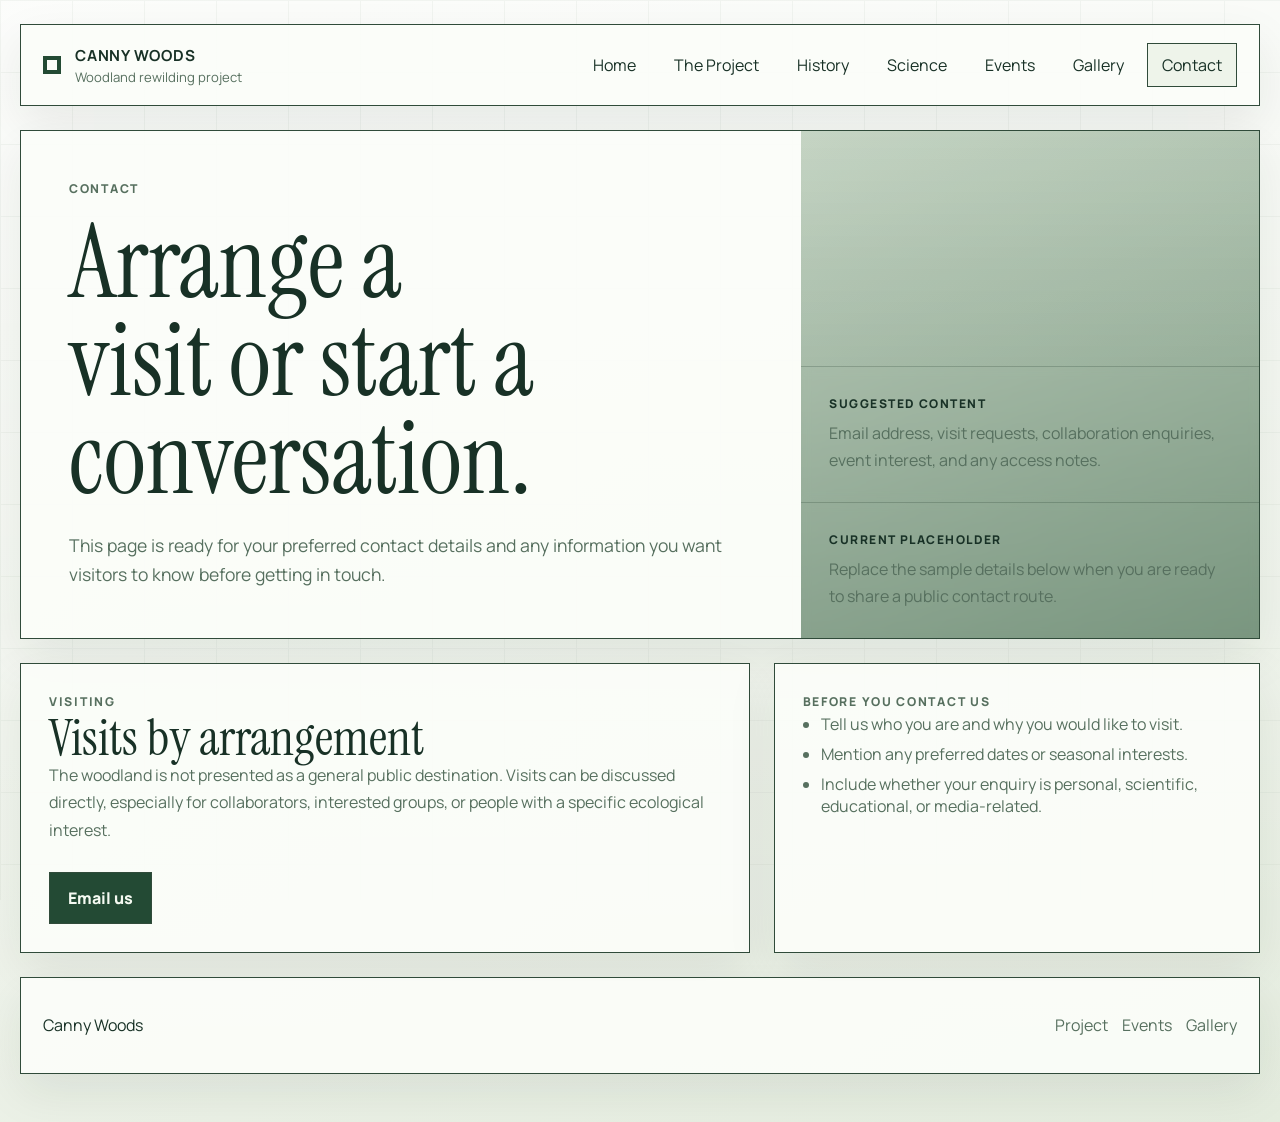
==== contact.html @ ad6ee7b6 "initial layout" ====
<!doctype html>
<html lang="en">
  <head>
    <meta charset="UTF-8" />
    <meta name="viewport" content="width=device-width, initial-scale=1.0" />
    <title>Contact | Canny Woods</title>
    <meta
      name="description"
      content="Contact Canny Woods to arrange a visit or ask about the woodland rewilding project."
    />
    <link rel="preconnect" href="https://fonts.googleapis.com" />
    <link rel="preconnect" href="https://fonts.gstatic.com" crossorigin />
    <link
      href="https://fonts.googleapis.com/css2?family=Instrument+Serif:ital@0;1&family=Manrope:wght@400;500;700;800&display=swap"
      rel="stylesheet"
    />
    <link rel="stylesheet" href="styles.css" />
  </head>
  <body data-page="contact">
    <div class="page-frame">
      <header class="site-header">
        <a class="brand" href="index.html">
          <span class="brand-mark"></span>
          <span class="brand-text"><strong>Canny Woods</strong><span>Woodland rewilding project</span></span>
        </a>
        <button class="menu-toggle" type="button" aria-expanded="false" aria-controls="site-nav">Menu</button>
        <nav class="site-nav" id="site-nav">
          <a href="index.html">Home</a>
          <a href="project.html">The Project</a>
          <a href="history.html">History</a>
          <a href="science.html">Science</a>
          <a href="events.html">Events</a>
          <a href="gallery.html">Gallery</a>
          <a href="contact.html">Contact</a>
        </nav>
      </header>

      <main class="site-main">
        <section class="page-hero">
          <div class="page-hero-copy">
            <p class="eyebrow">Contact</p>
            <h1>Arrange a visit or start a conversation.</h1>
            <p class="lead">
              This page is ready for your preferred contact details and any information you want visitors to know before getting in touch.
            </p>
          </div>
          <div class="page-hero-panel">
            <div class="panel-stack">
              <span class="panel-label">Suggested content</span>
              <p>Email address, visit requests, collaboration enquiries, event interest, and any access notes.</p>
            </div>
            <div class="panel-stack">
              <span class="panel-label">Current placeholder</span>
              <p>Replace the sample details below when you are ready to share a public contact route.</p>
            </div>
          </div>
        </section>

        <section class="contact-grid">
          <article class="contact-card">
            <p class="eyebrow">Visiting</p>
            <h2>Visits by arrangement</h2>
            <p>
              The woodland is not presented as a general public destination. Visits can be discussed directly,
              especially for collaborators, interested groups, or people with a specific ecological interest.
            </p>
            <div class="button-row">
              <a class="button button-primary" href="mailto:hello@example.com">Email us</a>
            </div>
          </article>
          <article class="contact-card">
            <p class="eyebrow">Before you contact us</p>
            <ul class="list-clean">
              <li>Tell us who you are and why you would like to visit.</li>
              <li>Mention any preferred dates or seasonal interests.</li>
              <li>Include whether your enquiry is personal, scientific, educational, or media-related.</li>
            </ul>
          </article>
        </section>
      </main>

      <footer class="site-footer">
        <p>Canny Woods</p>
        <div class="footer-links">
          <a href="project.html">Project</a>
          <a href="events.html">Events</a>
          <a href="gallery.html">Gallery</a>
        </div>
      </footer>
    </div>

    <script src="script.js"></script>
  </body>
</html>
---- styles.css ----
:root {
  --bg: #f4f7f1;
  --bg-deep: #e4ecde;
  --surface: #fbfdf9;
  --surface-alt: #eef4ea;
  --ink: #183126;
  --muted: #57705f;
  --line: #b7c7b8;
  --line-strong: #304b3a;
  --accent: #234a34;
  --accent-strong: #10281b;
  --shadow: 0 18px 48px rgba(16, 40, 27, 0.08);
}

* {
  box-sizing: border-box;
}

html {
  scroll-behavior: smooth;
}

body {
  margin: 0;
  min-height: 100vh;
  font-family: "Manrope", sans-serif;
  color: var(--ink);
  background:
    linear-gradient(180deg, rgba(255, 255, 255, 0.7), rgba(255, 255, 255, 0)),
    linear-gradient(145deg, var(--bg) 0%, var(--bg-deep) 100%);
}

body::before {
  content: "";
  position: fixed;
  inset: 0;
  pointer-events: none;
  background-image:
    linear-gradient(var(--line) 1px, transparent 1px),
    linear-gradient(90deg, var(--line) 1px, transparent 1px);
  background-size: 72px 72px;
  opacity: 0.14;
}

a {
  color: inherit;
}

img {
  max-width: 100%;
  display: block;
}

.page-frame {
  width: min(1240px, calc(100% - 32px));
  margin: 0 auto;
  padding: 24px 0 48px;
}

.site-header,
.site-footer,
.hero-banner,
.feature-card,
.split-section,
.page-hero,
.page-section,
.contact-grid,
.gallery-grid,
.event-list,
.science-grid {
  position: relative;
  z-index: 1;
}

.site-header,
.site-footer,
.hero-banner,
.feature-card,
.note-card,
.page-hero,
.page-section,
.contact-card,
.gallery-tile,
.event-card,
.science-card {
  border: 1px solid var(--line-strong);
  background: rgba(251, 253, 249, 0.92);
  box-shadow: var(--shadow);
}

.site-header,
.site-footer {
  display: flex;
  align-items: center;
  justify-content: space-between;
  gap: 20px;
  padding: 18px 22px;
}

.brand {
  display: inline-flex;
  align-items: center;
  gap: 14px;
  text-decoration: none;
}

.brand-mark {
  width: 18px;
  height: 18px;
  border: 4px solid var(--accent);
  background: transparent;
}

.brand-text {
  display: grid;
  gap: 2px;
}

.brand-text strong {
  font-size: 0.95rem;
  letter-spacing: 0.05em;
  text-transform: uppercase;
}

.brand-text span:last-child {
  font-size: 0.82rem;
  color: var(--muted);
}

.menu-toggle {
  display: none;
  border: 1px solid var(--line-strong);
  background: var(--surface);
  padding: 12px 16px;
  font: inherit;
  font-weight: 700;
  color: var(--ink);
  cursor: pointer;
}

.site-nav {
  display: flex;
  flex-wrap: wrap;
  justify-content: flex-end;
  gap: 8px;
}

.site-nav a {
  padding: 10px 14px;
  text-decoration: none;
  border: 1px solid transparent;
  transition:
    background-color 160ms ease,
    border-color 160ms ease,
    color 160ms ease;
}

.site-nav a:hover,
.site-nav a.is-active {
  border-color: var(--line-strong);
  background: var(--surface-alt);
}

.site-main {
  display: grid;
  gap: 24px;
  margin-top: 24px;
}

.hero-banner,
.page-hero {
  display: grid;
  grid-template-columns: minmax(0, 1.45fr) minmax(320px, 0.85fr);
  min-height: 540px;
}

.hero-copy,
.page-hero-copy {
  display: flex;
  flex-direction: column;
  justify-content: center;
  padding: 48px;
}

.hero-panel,
.page-hero-panel {
  display: grid;
  align-content: end;
  gap: 0;
  background:
    linear-gradient(180deg, rgba(35, 74, 52, 0.12), rgba(35, 74, 52, 0.3)),
    linear-gradient(150deg, #dce8d8 0%, #9fb7a0 100%);
}

.hero-panel-block,
.panel-stack {
  padding: 28px;
  border-top: 1px solid rgba(16, 40, 27, 0.2);
  backdrop-filter: blur(4px);
}

.eyebrow {
  margin: 0 0 14px;
  text-transform: uppercase;
  letter-spacing: 0.14em;
  font-size: 0.76rem;
  font-weight: 800;
  color: var(--muted);
}

h1,
h2,
h3 {
  margin: 0;
  font-family: "Instrument Serif", serif;
  font-weight: 400;
  line-height: 0.96;
}

h1 {
  max-width: 10ch;
  font-size: clamp(3.7rem, 8vw, 7rem);
}

h2 {
  font-size: clamp(2rem, 4vw, 3.5rem);
}

h3 {
  font-size: 1.6rem;
}

p {
  line-height: 1.7;
}

.lead {
  max-width: 42rem;
  margin: 22px 0 0;
  color: var(--muted);
  font-size: 1.1rem;
}

.button-row {
  display: flex;
  flex-wrap: wrap;
  gap: 12px;
  margin-top: 28px;
}

.button {
  display: inline-flex;
  align-items: center;
  justify-content: center;
  min-height: 52px;
  padding: 12px 18px;
  border: 1px solid var(--line-strong);
  text-decoration: none;
  font-weight: 800;
  transition:
    transform 160ms ease,
    background-color 160ms ease,
    color 160ms ease;
}

.button:hover {
  transform: translate(-2px, -2px);
}

.button-primary {
  background: var(--accent);
  color: #f5faf2;
}

.button-primary:hover {
  background: var(--accent-strong);
}

.button-secondary {
  background: var(--surface);
}

.panel-label,
.meta-label {
  display: block;
  margin-bottom: 8px;
  font-size: 0.75rem;
  font-weight: 800;
  letter-spacing: 0.12em;
  text-transform: uppercase;
}

.hero-panel p,
.page-hero-panel p,
.feature-card p,
.note-card p,
.page-section p,
.contact-card p,
.science-card p,
.event-card p,
.gallery-tile p {
  margin: 0;
  color: var(--muted);
}

.section-grid,
.science-grid,
.gallery-grid,
.event-list {
  display: grid;
  gap: 24px;
}

.section-grid {
  grid-template-columns: repeat(3, minmax(0, 1fr));
}

.feature-card,
.page-section,
.contact-card,
.gallery-tile,
.event-card,
.science-card,
.note-card {
  padding: 28px;
}

.feature-card {
  min-height: 300px;
  display: flex;
  flex-direction: column;
  justify-content: space-between;
}

.text-link {
  margin-top: 20px;
  font-weight: 800;
  text-decoration: none;
}

.split-section {
  display: grid;
  grid-template-columns: minmax(0, 1fr) minmax(320px, 520px);
  gap: 24px;
  padding: 32px;
}

.stacked-notes {
  display: grid;
  gap: 16px;
}

.page-hero {
  min-height: 420px;
}

.page-section {
  display: grid;
  gap: 20px;
}

.page-section.two-column {
  grid-template-columns: repeat(2, minmax(0, 1fr));
}

.page-section.three-column {
  grid-template-columns: repeat(3, minmax(0, 1fr));
}

.contact-grid {
  display: grid;
  grid-template-columns: minmax(0, 1.2fr) minmax(320px, 0.8fr);
  gap: 24px;
}

.list-clean {
  margin: 0;
  padding-left: 18px;
  color: var(--muted);
}

.list-clean li + li {
  margin-top: 8px;
}

.gallery-grid {
  grid-template-columns: repeat(3, minmax(0, 1fr));
}

.gallery-tile {
  min-height: 280px;
  display: grid;
  align-content: end;
  background:
    linear-gradient(180deg, rgba(24, 49, 38, 0), rgba(24, 49, 38, 0.38)),
    linear-gradient(150deg, #d8e5d3 0%, #8da58d 100%);
}

.event-list,
.science-grid {
  grid-template-columns: repeat(2, minmax(0, 1fr));
}

.site-footer {
  margin-top: 24px;
}

.footer-links {
  display: flex;
  flex-wrap: wrap;
  gap: 14px;
}

.footer-links a {
  text-decoration: none;
  color: var(--muted);
}

@media (max-width: 980px) {
  .hero-banner,
  .page-hero,
  .split-section,
  .contact-grid,
  .page-section.two-column,
  .page-section.three-column,
  .section-grid,
  .science-grid,
  .gallery-grid,
  .event-list {
    grid-template-columns: 1fr;
  }

  .hero-banner,
  .page-hero {
    min-height: unset;
  }
}

@media (max-width: 760px) {
  .page-frame {
    width: min(100% - 16px, 1240px);
    padding-top: 8px;
  }

  .site-header,
  .site-footer,
  .hero-copy,
  .page-hero-copy,
  .feature-card,
  .page-section,
  .contact-card,
  .gallery-tile,
  .event-card,
  .science-card,
  .note-card,
  .hero-panel-block,
  .panel-stack,
  .split-section {
    padding: 20px;
  }

  .site-header {
    align-items: flex-start;
    flex-direction: column;
  }

  .menu-toggle {
    display: inline-flex;
  }

  .site-nav {
    display: none;
    width: 100%;
    flex-direction: column;
  }

  .site-nav.is-open {
    display: flex;
  }

  h1 {
    font-size: clamp(3rem, 17vw, 4.8rem);
  }
}
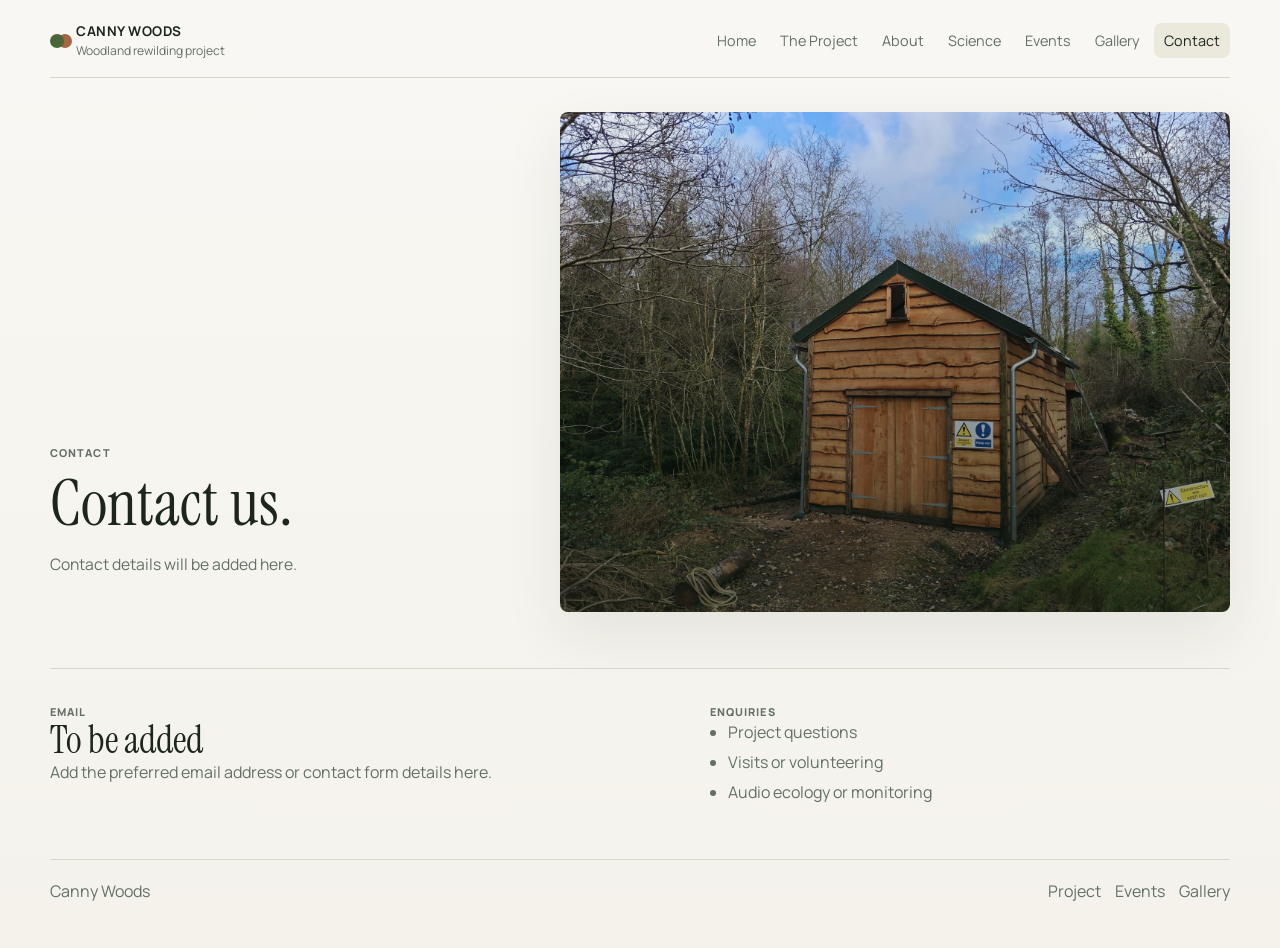
==== commit f63ccca9: "updated images and website" ====
--- a/contact.html
+++ b/contact.html
@@ -6,7 +6,7 @@
     <title>Contact | Canny Woods</title>
     <meta
       name="description"
-      content="Contact Canny Woods to arrange a visit or ask about the woodland rewilding project."
+      content="Contact Canny Woods about the woodland rewilding project."
     />
     <link rel="preconnect" href="https://fonts.googleapis.com" />
     <link rel="preconnect" href="https://fonts.gstatic.com" crossorigin />
@@ -27,7 +27,7 @@
         <nav class="site-nav" id="site-nav">
           <a href="index.html">Home</a>
           <a href="project.html">The Project</a>
-          <a href="history.html">History</a>
+          <a href="history.html">About</a>
           <a href="science.html">Science</a>
           <a href="events.html">Events</a>
           <a href="gallery.html">Gallery</a>
@@ -36,44 +36,34 @@
       </header>
 
       <main class="site-main">
-        <section class="page-hero">
+        <section
+          class="page-hero"
+          style="--hero-image: url('assets/images/gallery/img-20260116-140137.jpg')"
+        >
           <div class="page-hero-copy">
             <p class="eyebrow">Contact</p>
-            <h1>Arrange a visit or start a conversation.</h1>
+            <h1>Contact us.</h1>
             <p class="lead">
-              This page is ready for your preferred contact details and any information you want visitors to know before getting in touch.
+              Contact details will be added here.
             </p>
           </div>
-          <div class="page-hero-panel">
-            <div class="panel-stack">
-              <span class="panel-label">Suggested content</span>
-              <p>Email address, visit requests, collaboration enquiries, event interest, and any access notes.</p>
-            </div>
-            <div class="panel-stack">
-              <span class="panel-label">Current placeholder</span>
-              <p>Replace the sample details below when you are ready to share a public contact route.</p>
-            </div>
-          </div>
+          <div class="page-hero-panel" aria-label="Small timber hut at Canny Woods"></div>
         </section>
 
         <section class="contact-grid">
           <article class="contact-card">
-            <p class="eyebrow">Visiting</p>
-            <h2>Visits by arrangement</h2>
+            <p class="eyebrow">Email</p>
+            <h2>To be added</h2>
             <p>
-              The woodland is not presented as a general public destination. Visits can be discussed directly,
-              especially for collaborators, interested groups, or people with a specific ecological interest.
+              Add the preferred email address or contact form details here.
             </p>
-            <div class="button-row">
-              <a class="button button-primary" href="mailto:hello@example.com">Email us</a>
-            </div>
           </article>
           <article class="contact-card">
-            <p class="eyebrow">Before you contact us</p>
+            <p class="eyebrow">Enquiries</p>
             <ul class="list-clean">
-              <li>Tell us who you are and why you would like to visit.</li>
-              <li>Mention any preferred dates or seasonal interests.</li>
-              <li>Include whether your enquiry is personal, scientific, educational, or media-related.</li>
+              <li>Project questions</li>
+              <li>Visits or volunteering</li>
+              <li>Audio ecology or monitoring</li>
             </ul>
           </article>
         </section>
--- a/styles.css
+++ b/styles.css
@@ -1,15 +1,14 @@
 :root {
-  --bg: #f4f7f1;
-  --bg-deep: #e4ecde;
-  --surface: #fbfdf9;
-  --surface-alt: #eef4ea;
-  --ink: #183126;
-  --muted: #57705f;
-  --line: #b7c7b8;
-  --line-strong: #304b3a;
-  --accent: #234a34;
-  --accent-strong: #10281b;
-  --shadow: 0 18px 48px rgba(16, 40, 27, 0.08);
+  --bg: #f4f2eb;
+  --surface: #ffffff;
+  --surface-soft: #ebe8dc;
+  --ink: #1c261d;
+  --muted: #637067;
+  --line: #d9d5c8;
+  --accent: #496638;
+  --accent-strong: #2f4b28;
+  --clay: #a76642;
+  --shadow: 0 22px 60px rgba(28, 38, 29, 0.08);
 }
 
 * {
@@ -26,20 +25,8 @@
   font-family: "Manrope", sans-serif;
   color: var(--ink);
   background:
-    linear-gradient(180deg, rgba(255, 255, 255, 0.7), rgba(255, 255, 255, 0)),
-    linear-gradient(145deg, var(--bg) 0%, var(--bg-deep) 100%);
-}
-
-body::before {
-  content: "";
-  position: fixed;
-  inset: 0;
-  pointer-events: none;
-  background-image:
-    linear-gradient(var(--line) 1px, transparent 1px),
-    linear-gradient(90deg, var(--line) 1px, transparent 1px);
-  background-size: 72px 72px;
-  opacity: 0.14;
+    linear-gradient(180deg, rgba(255, 255, 255, 0.42), rgba(255, 255, 255, 0)),
+    var(--bg);
 }
 
 a {
@@ -52,17 +39,16 @@
 }
 
 .page-frame {
-  width: min(1240px, calc(100% - 32px));
+  width: min(1180px, calc(100% - 40px));
   margin: 0 auto;
-  padding: 24px 0 48px;
+  padding: 22px 0 44px;
 }
 
 .site-header,
 .site-footer,
 .hero-banner,
+.page-hero,
 .feature-card,
-.split-section,
-.page-hero,
 .page-section,
 .contact-grid,
 .gallery-grid,
@@ -73,42 +59,28 @@
 }
 
 .site-header,
-.site-footer,
-.hero-banner,
-.feature-card,
-.note-card,
-.page-hero,
-.page-section,
-.contact-card,
-.gallery-tile,
-.event-card,
-.science-card {
-  border: 1px solid var(--line-strong);
-  background: rgba(251, 253, 249, 0.92);
-  box-shadow: var(--shadow);
-}
-
-.site-header,
 .site-footer {
   display: flex;
   align-items: center;
   justify-content: space-between;
   gap: 20px;
-  padding: 18px 22px;
+  padding: 0 0 18px;
+  border-bottom: 1px solid var(--line);
 }
 
 .brand {
   display: inline-flex;
   align-items: center;
-  gap: 14px;
+  gap: 12px;
   text-decoration: none;
 }
 
 .brand-mark {
-  width: 18px;
-  height: 18px;
-  border: 4px solid var(--accent);
-  background: transparent;
+  width: 14px;
+  height: 14px;
+  background: var(--accent);
+  border-radius: 50%;
+  box-shadow: 8px 0 0 var(--clay);
 }
 
 .brand-text {
@@ -117,22 +89,24 @@
 }
 
 .brand-text strong {
-  font-size: 0.95rem;
-  letter-spacing: 0.05em;
+  font-size: 0.84rem;
+  letter-spacing: 0.04em;
   text-transform: uppercase;
 }
 
 .brand-text span:last-child {
-  font-size: 0.82rem;
+  font-size: 0.76rem;
   color: var(--muted);
 }
 
 .menu-toggle {
   display: none;
-  border: 1px solid var(--line-strong);
+  border: 1px solid var(--line);
   background: var(--surface);
-  padding: 12px 16px;
+  padding: 10px 14px;
+  border-radius: 8px;
   font: inherit;
+  font-size: 0.9rem;
   font-weight: 700;
   color: var(--ink);
   cursor: pointer;
@@ -142,36 +116,68 @@
   display: flex;
   flex-wrap: wrap;
   justify-content: flex-end;
-  gap: 8px;
+  gap: 4px;
 }
 
 .site-nav a {
-  padding: 10px 14px;
+  padding: 8px 10px;
+  border-radius: 8px;
   text-decoration: none;
-  border: 1px solid transparent;
+  font-size: 0.9rem;
+  color: var(--muted);
   transition:
     background-color 160ms ease,
-    border-color 160ms ease,
     color 160ms ease;
 }
 
 .site-nav a:hover,
 .site-nav a.is-active {
-  border-color: var(--line-strong);
-  background: var(--surface-alt);
+  background: var(--surface-soft);
+  color: var(--ink);
 }
 
 .site-main {
   display: grid;
-  gap: 24px;
-  margin-top: 24px;
+  gap: 56px;
+  margin-top: 34px;
 }
 
 .hero-banner,
 .page-hero {
   display: grid;
-  grid-template-columns: minmax(0, 1.45fr) minmax(320px, 0.85fr);
-  min-height: 540px;
+  grid-template-columns: minmax(0, 1.12fr) minmax(320px, 0.88fr);
+  gap: clamp(26px, 5vw, 72px);
+  align-items: end;
+}
+
+.page-hero {
+  grid-template-columns: minmax(300px, 0.8fr) minmax(0, 1.2fr);
+}
+
+.hero-panel,
+.page-hero-panel,
+.image-band {
+  overflow: hidden;
+  border-radius: 8px;
+  background:
+    linear-gradient(180deg, rgba(16, 35, 21, 0.04), rgba(16, 35, 21, 0.45)),
+    var(--hero-image, none),
+    linear-gradient(145deg, #d8dccd 0%, #7d956f 100%);
+  background-size: cover;
+  background-position: center;
+  box-shadow: var(--shadow);
+}
+
+.hero-panel,
+.page-hero-panel {
+  display: grid;
+  grid-template-columns: repeat(auto-fit, minmax(190px, 1fr));
+  align-items: end;
+  min-height: clamp(420px, 58vw, 640px);
+}
+
+.page-hero-panel {
+  min-height: clamp(320px, 40vw, 500px);
 }
 
 .hero-copy,
@@ -179,32 +185,21 @@
   display: flex;
   flex-direction: column;
   justify-content: center;
-  padding: 48px;
-}
-
-.hero-panel,
-.page-hero-panel {
-  display: grid;
-  align-content: end;
-  gap: 0;
-  background:
-    linear-gradient(180deg, rgba(35, 74, 52, 0.12), rgba(35, 74, 52, 0.3)),
-    linear-gradient(150deg, #dce8d8 0%, #9fb7a0 100%);
-}
-
-.hero-panel-block,
-.panel-stack {
-  padding: 28px;
-  border-top: 1px solid rgba(16, 40, 27, 0.2);
-  backdrop-filter: blur(4px);
-}
-
-.eyebrow {
-  margin: 0 0 14px;
+  padding-bottom: clamp(10px, 3vw, 34px);
+}
+
+.eyebrow,
+.meta-label {
+  display: block;
+  margin: 0 0 10px;
   text-transform: uppercase;
-  letter-spacing: 0.14em;
-  font-size: 0.76rem;
+  letter-spacing: 0.1em;
+  font-size: 0.68rem;
   font-weight: 800;
+  color: var(--muted);
+}
+
+.meta-label {
   color: var(--muted);
 }
 
@@ -214,48 +209,55 @@
   margin: 0;
   font-family: "Instrument Serif", serif;
   font-weight: 400;
-  line-height: 0.96;
+  line-height: 1;
 }
 
 h1 {
-  max-width: 10ch;
-  font-size: clamp(3.7rem, 8vw, 7rem);
+  max-width: 11ch;
+  font-size: clamp(3rem, 7.5vw, 6.2rem);
+}
+
+.page-hero h1 {
+  max-width: 13ch;
+  font-size: clamp(2.35rem, 5vw, 4.4rem);
 }
 
 h2 {
-  font-size: clamp(2rem, 4vw, 3.5rem);
+  font-size: clamp(1.7rem, 3vw, 2.8rem);
 }
 
 h3 {
-  font-size: 1.6rem;
+  font-size: 1.35rem;
 }
 
 p {
-  line-height: 1.7;
+  line-height: 1.65;
 }
 
 .lead {
-  max-width: 42rem;
-  margin: 22px 0 0;
-  color: var(--muted);
-  font-size: 1.1rem;
+  max-width: 38rem;
+  margin: 16px 0 0;
+  color: var(--muted);
+  font-size: 0.98rem;
 }
 
 .button-row {
   display: flex;
   flex-wrap: wrap;
   gap: 12px;
-  margin-top: 28px;
+  margin-top: 26px;
 }
 
 .button {
   display: inline-flex;
   align-items: center;
   justify-content: center;
-  min-height: 52px;
-  padding: 12px 18px;
-  border: 1px solid var(--line-strong);
+  min-height: 46px;
+  padding: 10px 16px;
+  border: 1px solid var(--line);
+  border-radius: 8px;
   text-decoration: none;
+  font-size: 0.92rem;
   font-weight: 800;
   transition:
     transform 160ms ease,
@@ -264,12 +266,12 @@
 }
 
 .button:hover {
-  transform: translate(-2px, -2px);
+  transform: translateY(-2px);
 }
 
 .button-primary {
   background: var(--accent);
-  color: #f5faf2;
+  color: #fbfbf4;
 }
 
 .button-primary:hover {
@@ -280,20 +282,7 @@
   background: var(--surface);
 }
 
-.panel-label,
-.meta-label {
-  display: block;
-  margin-bottom: 8px;
-  font-size: 0.75rem;
-  font-weight: 800;
-  letter-spacing: 0.12em;
-  text-transform: uppercase;
-}
-
-.hero-panel p,
-.page-hero-panel p,
 .feature-card p,
-.note-card p,
 .page-section p,
 .contact-card p,
 .science-card p,
@@ -313,50 +302,28 @@
 
 .section-grid {
   grid-template-columns: repeat(3, minmax(0, 1fr));
-}
-
-.feature-card,
-.page-section,
-.contact-card,
-.gallery-tile,
-.event-card,
-.science-card,
-.note-card {
-  padding: 28px;
+  padding-top: 24px;
+  border-top: 1px solid var(--line);
 }
 
 .feature-card {
-  min-height: 300px;
-  display: flex;
-  flex-direction: column;
-  justify-content: space-between;
+  display: grid;
+  gap: 18px;
+  align-content: start;
 }
 
 .text-link {
-  margin-top: 20px;
+  font-size: 0.9rem;
   font-weight: 800;
   text-decoration: none;
-}
-
-.split-section {
-  display: grid;
-  grid-template-columns: minmax(0, 1fr) minmax(320px, 520px);
+  color: var(--accent-strong);
+}
+
+.page-section {
+  display: grid;
   gap: 24px;
-  padding: 32px;
-}
-
-.stacked-notes {
-  display: grid;
-  gap: 16px;
-}
-
-.page-hero {
-  min-height: 420px;
-}
-
-.page-section {
-  display: grid;
-  gap: 20px;
+  padding-top: 34px;
+  border-top: 1px solid var(--line);
 }
 
 .page-section.two-column {
@@ -369,8 +336,16 @@
 
 .contact-grid {
   display: grid;
-  grid-template-columns: minmax(0, 1.2fr) minmax(320px, 0.8fr);
+  grid-template-columns: minmax(0, 1.1fr) minmax(280px, 0.9fr);
   gap: 24px;
+  padding-top: 34px;
+  border-top: 1px solid var(--line);
+}
+
+.contact-card,
+.event-card,
+.science-card {
+  padding: 0;
 }
 
 .list-clean {
@@ -388,12 +363,39 @@
 }
 
 .gallery-tile {
-  min-height: 280px;
-  display: grid;
-  align-content: end;
-  background:
-    linear-gradient(180deg, rgba(24, 49, 38, 0), rgba(24, 49, 38, 0.38)),
-    linear-gradient(150deg, #d8e5d3 0%, #8da58d 100%);
+  display: grid;
+  gap: 12px;
+}
+
+.gallery-tile img {
+  width: 100%;
+  aspect-ratio: 4 / 3;
+  object-fit: cover;
+  border-radius: 8px;
+  box-shadow: var(--shadow);
+}
+
+.gallery-tile h3 {
+  font-size: 1.2rem;
+}
+
+.image-band {
+  display: grid;
+  align-items: end;
+  min-height: 380px;
+  width: 100%;
+  padding: 28px;
+}
+
+.image-band-caption {
+  max-width: 640px;
+  color: #fbfbf4;
+}
+
+.image-band-caption .eyebrow,
+.image-band-caption .lead,
+.image-band-caption p {
+  color: #fbfbf4;
 }
 
 .event-list,
@@ -402,7 +404,16 @@
 }
 
 .site-footer {
-  margin-top: 24px;
+  margin-top: 56px;
+  padding-top: 18px;
+  padding-bottom: 0;
+  border-top: 1px solid var(--line);
+  border-bottom: 0;
+  color: var(--muted);
+}
+
+.site-footer p {
+  margin: 0;
 }
 
 .footer-links {
@@ -419,7 +430,6 @@
 @media (max-width: 980px) {
   .hero-banner,
   .page-hero,
-  .split-section,
   .contact-grid,
   .page-section.two-column,
   .page-section.three-column,
@@ -430,33 +440,20 @@
     grid-template-columns: 1fr;
   }
 
-  .hero-banner,
   .page-hero {
-    min-height: unset;
+    gap: 24px;
+  }
+
+  .hero-copy,
+  .page-hero-copy {
+    padding-bottom: 0;
   }
 }
 
 @media (max-width: 760px) {
   .page-frame {
-    width: min(100% - 16px, 1240px);
-    padding-top: 8px;
-  }
-
-  .site-header,
-  .site-footer,
-  .hero-copy,
-  .page-hero-copy,
-  .feature-card,
-  .page-section,
-  .contact-card,
-  .gallery-tile,
-  .event-card,
-  .science-card,
-  .note-card,
-  .hero-panel-block,
-  .panel-stack,
-  .split-section {
-    padding: 20px;
+    width: min(100% - 24px, 1180px);
+    padding-top: 14px;
   }
 
   .site-header {
@@ -478,7 +475,17 @@
     display: flex;
   }
 
+  .hero-panel,
+  .page-hero-panel {
+    grid-template-columns: 1fr;
+    min-height: 340px;
+  }
+
   h1 {
-    font-size: clamp(3rem, 17vw, 4.8rem);
-  }
-}
+    font-size: clamp(2.7rem, 16vw, 4rem);
+  }
+
+  .page-hero h1 {
+    font-size: clamp(2.15rem, 12vw, 3.3rem);
+  }
+}
